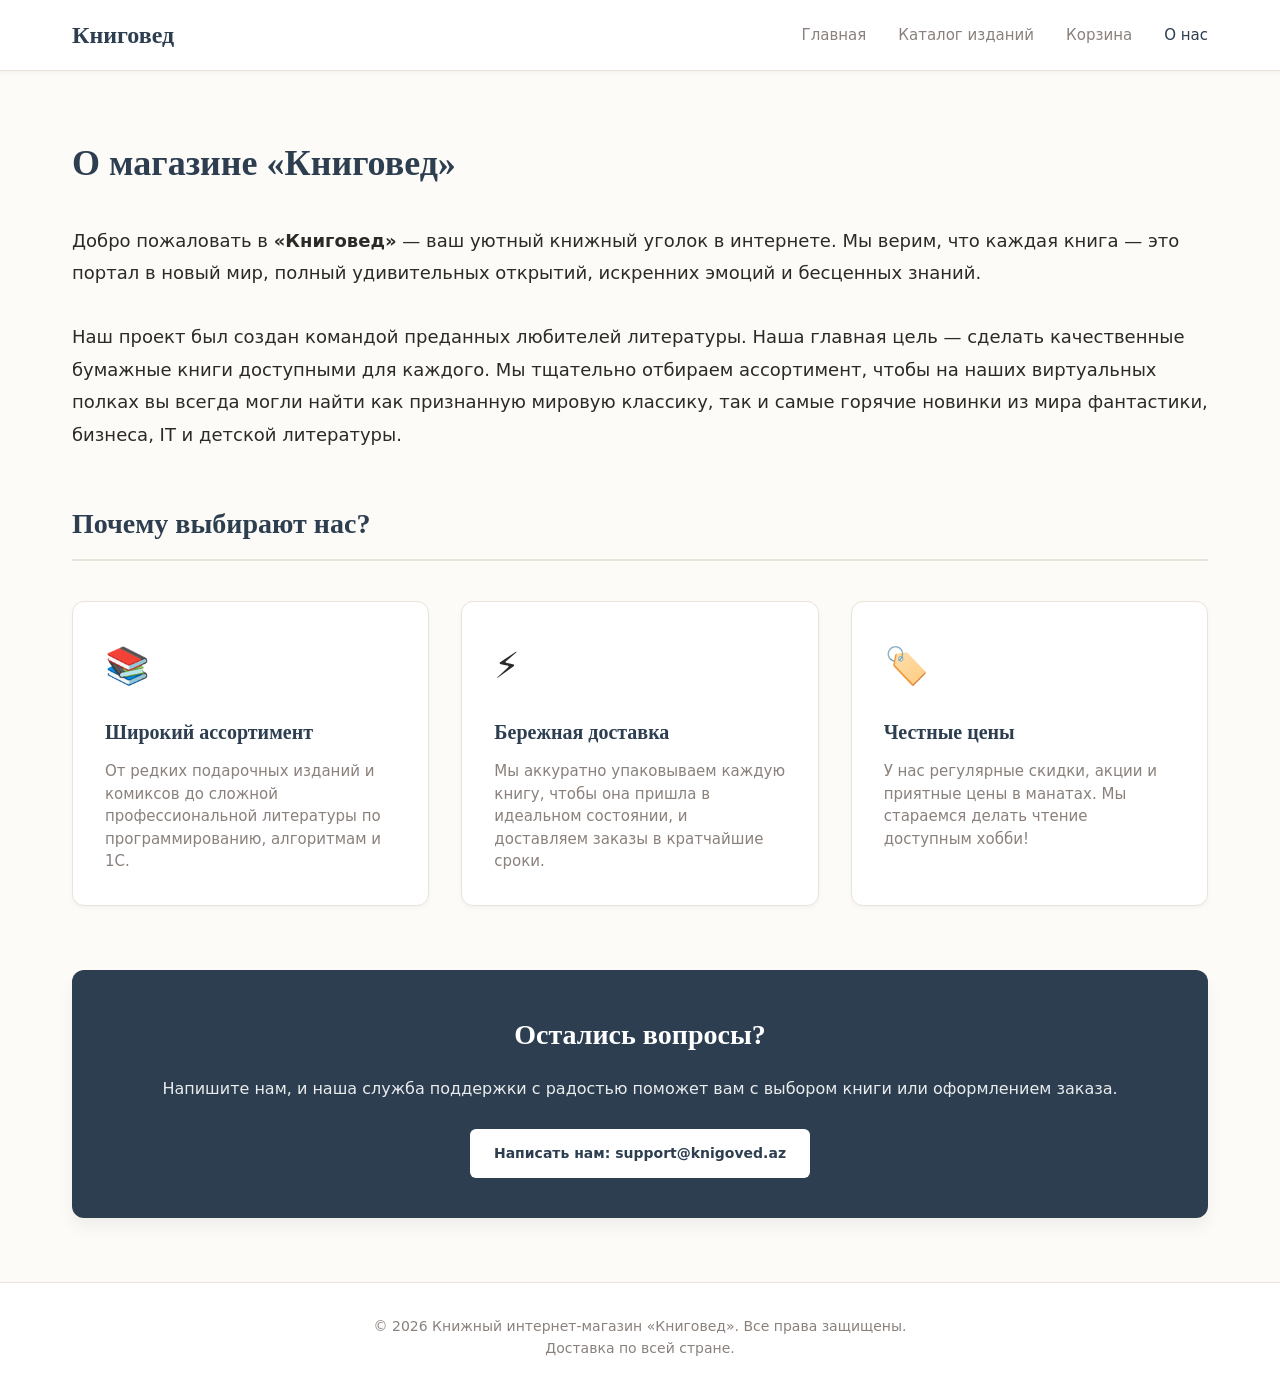
==== about.html @ b5117b81 "Готовый проект Книговед" ====
<!DOCTYPE html>
<html lang="ru">
<head>
    <meta charset="UTF-8">
    <meta name="viewport" content="width=device-width, initial-scale=1.0">
    <title>О нас | Книговед</title>
    <link rel="stylesheet" href="style.css">
    <script src="./data/books.js" defer></script>
    <script src="script.js" defer></script>
</head>
<body>

<header class="site-header">
    <div class="container header-inner">
        <a href="index.html" class="logo">Книговед</a>
        <nav class="main-nav">
            <ul>
                <li><a href="index.html">Главная</a></li>
                <li><a href="catalog.html">Каталог изданий</a></li>
                <li><a href="cart.html">Корзина <span class="cart-count" id="cart-counter">0</span></a></li>
                <li><a href="about.html" class="active">О нас</a></li>
            </ul>
        </nav>
    </div>
</header>

    <main class="container" style="margin-top: var(--space-xl); margin-bottom: var(--space-xl);">
        
        <h1 style="margin-bottom: var(--space-lg); font-size: 36px;">О магазине «Книговед»</h1>
        
        <div style="display: flex; flex-direction: column; gap: var(--space-lg); line-height: 1.8; font-size: 18px; color: var(--color-text-main);">
            
            <p>Добро пожаловать в <strong>«Книговед»</strong> — ваш уютный книжный уголок в интернете. Мы верим, что каждая книга — это портал в новый мир, полный удивительных открытий, искренних эмоций и бесценных знаний.</p>
            
            <p>Наш проект был создан командой преданных любителей литературы. Наша главная цель — сделать качественные бумажные книги доступными для каждого. Мы тщательно отбираем ассортимент, чтобы на наших виртуальных полках вы всегда могли найти как признанную мировую классику, так и самые горячие новинки из мира фантастики, бизнеса, IT и детской литературы.</p>
            
            <h2 style="margin-top: var(--space-md); font-size: 28px; border-bottom: 2px solid var(--color-border); padding-bottom: 10px;">Почему выбирают нас?</h2>
            
            <div style="display: grid; grid-template-columns: repeat(auto-fit, minmax(300px, 1fr)); gap: var(--space-lg); margin-top: var(--space-sm);">
                <div style="background: var(--color-surface); padding: var(--space-lg); border-radius: var(--radius-md); box-shadow: var(--shadow-sm); border: 1px solid var(--color-border);">
                    <div style="font-size: 36px; margin-bottom: 15px;">📚</div>
                    <h3 style="margin-bottom: 10px; font-size: 20px;">Широкий ассортимент</h3>
                    <p style="font-size: 15px; color: var(--color-text-muted); line-height: 1.5; margin: 0;">От редких подарочных изданий и комиксов до сложной профессиональной литературы по программированию, алгоритмам и 1С.</p>
                </div>
                
                <div style="background: var(--color-surface); padding: var(--space-lg); border-radius: var(--radius-md); box-shadow: var(--shadow-sm); border: 1px solid var(--color-border);">
                    <div style="font-size: 36px; margin-bottom: 15px;">⚡</div>
                    <h3 style="margin-bottom: 10px; font-size: 20px;">Бережная доставка</h3>
                    <p style="font-size: 15px; color: var(--color-text-muted); line-height: 1.5; margin: 0;">Мы аккуратно упаковываем каждую книгу, чтобы она пришла в идеальном состоянии, и доставляем заказы в кратчайшие сроки.</p>
                </div>
                
                <div style="background: var(--color-surface); padding: var(--space-lg); border-radius: var(--radius-md); box-shadow: var(--shadow-sm); border: 1px solid var(--color-border);">
                    <div style="font-size: 36px; margin-bottom: 15px;">🏷️</div>
                    <h3 style="margin-bottom: 10px; font-size: 20px;">Честные цены</h3>
                    <p style="font-size: 15px; color: var(--color-text-muted); line-height: 1.5; margin: 0;">У нас регулярные скидки, акции и приятные цены в манатах. Мы стараемся делать чтение доступным хобби!</p>
                </div>
            </div>

            <div style="margin-top: var(--space-lg); padding: 40px var(--space-xl); background: var(--color-primary); color: white; border-radius: var(--radius-md); text-align: center; box-shadow: var(--shadow-md);">
                <h2 style="margin-bottom: 15px; color: white; font-size: 28px;">Остались вопросы?</h2>
                <p style="margin-bottom: 25px; opacity: 0.9; font-size: 16px;">Напишите нам, и наша служба поддержки с радостью поможет вам с выбором книги или оформлением заказа.</p>
                <a href="mailto:support@knigoved.az" class="btn btn-outline" style="background: white; color: var(--color-primary); border: none; font-weight: bold; padding: 12px 24px; border-radius: var(--radius-sm); text-decoration: none; display: inline-block;">Написать нам: support@knigoved.az</a>
            </div>
            
        </div>
    </main>

    <footer class="site-footer">
        <div class="container">
            <p>&copy; 2026 Книжный интернет-магазин «Книговед». Все права защищены.<br>Доставка по всей стране.</p>
        </div>
    </footer>

</body>
</html>
---- style.css ----
:root {
    --color-bg: #FDFBF7;
    --color-surface: #FFFFFF;
    --color-surface-alt: #F9F6F0;
    --color-text-main: #2C2A29;
    --color-text-muted: #8A817C;
    --color-primary: #2C3E50;
    --color-primary-light: #34495E;
    --color-accent: #D35400;
    --color-badge-hit: #C0392B;
    --color-border: #E8E4D9;
    --space-xs: 4px;
    --space-sm: 8px;
    --space-md: 16px;
    --space-lg: 32px;
    --space-xl: 64px;
    --font-ui: system-ui, -apple-system, 'Segoe UI', Roboto, sans-serif;
    --font-heading: 'Georgia', serif;
    --radius-sm: 6px;
    --radius-md: 12px;
    --shadow-sm: 0 2px 4px rgba(0, 0, 0, 0.04);
    --shadow-md: 0 10px 15px rgba(0, 0, 0, 0.05);
}

* {
    margin: 0;
    padding: 0;
    box-sizing: border-box;
}

body {
    font-family: var(--font-ui);
    color: var(--color-text-main);
    background-color: var(--color-bg);
    background-image: url('img/background.png');
    background-repeat: repeat;
    line-height: 1.6;
    display: flex;
    flex-direction: column;
    min-height: 100vh;
}

h1, h2, h3 {
    font-family: var(--font-heading);
    color: var(--color-primary);
}

a {
    text-decoration: none;
    color: inherit;
}

.container {
    max-width: 1200px;
    margin: 0 auto;
    padding: 0 var(--space-lg);
    width: 100%;
}

.btn {
    display: inline-block;
    padding: 12px 24px;
    font-family: var(--font-ui);
    font-size: 14px;
    font-weight: 600;
    border-radius: var(--radius-sm);
    cursor: pointer;
    transition: all 0.2s ease;
    text-align: center;
    border: 1px solid transparent;
}

.btn-primary {
    background-color: var(--color-primary);
    color: #fff;
}

.btn-primary:hover {
    background-color: var(--color-primary-light);
    transform: translateY(-1px);
}

.book-card {
    background: var(--color-surface);
    border: 1px solid var(--color-border);
    border-radius: var(--radius-md);
    padding: var(--space-md);
    display: flex;
    flex-direction: column;
    position: relative;
    transition: box-shadow 0.3s ease, transform 0.3s ease;
}

.book-card:hover {
    box-shadow: var(--shadow-md);
    transform: translateY(-4px);
    border-color: var(--color-primary-light);
}

.badge {
    position: absolute;
    top: -10px;
    left: 20px;
    padding: 4px 12px;
    color: white;
    font-size: 12px;
    font-weight: bold;
    border-radius: 20px;
    text-transform: uppercase;
    letter-spacing: 0.5px;
    box-shadow: var(--shadow-sm);
}

.badge-new { background-color: var(--color-accent); }
.badge-hit { background-color: var(--color-badge-hit); }

.book-cover {
    width: 100%;
    height: 240px;
    background: linear-gradient(135deg, var(--color-surface-alt) 0%, #E2E8F0 100%);
    border-radius: var(--radius-sm);
    margin-bottom: var(--space-md);
    display: flex;
    align-items: center;
    justify-content: center;
    color: var(--color-text-muted);
    font-family: var(--font-heading);
    font-style: italic;
    border: 1px solid var(--color-border);
}

.book-category {
    font-size: 12px;
    text-transform: uppercase;
    color: var(--color-text-muted);
    margin-bottom: var(--space-xs);
}

.book-title {
    font-size: 18px;
    margin-bottom: var(--space-xs);
    line-height: 1.3;
}

.book-author {
    font-size: 14px;
    color: var(--color-text-muted);
    margin-bottom: var(--space-xs);
}

.book-rating {
    display: flex;
    align-items: center;
    gap: 6px;
    margin-bottom: var(--space-md);
    font-size: 13px;
}

.stars {
    color: #F59E0B;
    letter-spacing: 1px;
    font-size: 14px;
}

.rating-count {
    color: var(--color-text-muted);
}

.book-footer {
    margin-top: auto;
    display: flex;
    justify-content: space-between;
    align-items: center;
    border-top: 1px solid var(--color-border);
    padding-top: var(--space-md);
}

.book-price {
    font-size: 18px;
    font-weight: 700;
    color: var(--color-primary);
}

.site-header {
    background-color: var(--color-surface);
    border-bottom: 1px solid var(--color-border);
    position: sticky;
    top: 0;
    z-index: 100;
    box-shadow: var(--shadow-sm);
}

.header-inner {
    display: flex;
    justify-content: space-between;
    align-items: center;
    height: 70px;
}

.logo {
    font-family: var(--font-heading);
    font-size: 24px;
    font-weight: bold;
    color: var(--color-primary);
}

.main-nav ul {
    display: flex;
    list-style: none;
    gap: var(--space-lg);
}

.main-nav a {
    font-size: 15px;
    font-weight: 500;
    color: var(--color-text-muted);
    transition: color 0.2s;
}

.main-nav a:hover, .main-nav a.active {
    color: var(--color-primary);
}

.cart-count {
    background-color: var(--color-primary);
    color: white;
    padding: 2px 8px;
    border-radius: 12px;
    font-size: 12px;
    margin-left: 4px;
}

.site-footer {
    background-color: var(--color-surface);
    border-top: 1px solid var(--color-border);
    padding: var(--space-lg) 0;
    text-align: center;
    margin-top: auto;
    font-size: 14px;
    color: var(--color-text-muted);
}

.hero-categories-section {
    padding: var(--space-xl) 0 var(--space-lg);
}

.hero-header {
    text-align: center;
    max-width: 700px;
    margin: 0 auto var(--space-xl);
}

.hero-header h1 {
    font-size: 44px;
    margin-bottom: var(--space-sm);
    line-height: 1.2;
    color: var(--color-primary);
}

.hero-header p {
    font-size: 18px;
    color: var(--color-text-muted);
}

.categories-carousel-wrapper {
    position: relative;
    width: 100%;
}

.categories-showcase {
    background-image: url('img/categories-bg.png');
    background-size: cover;
    background-position: center;
    background-repeat: no-repeat;
    border-radius: 24px;
    padding: var(--space-xl) var(--space-lg);
    box-shadow: var(--shadow-md);
    border: 1px solid var(--color-border);
    overflow-x: auto;
    scroll-behavior: smooth;
    -webkit-overflow-scrolling: touch;
    scrollbar-width: none;
    scroll-snap-type: x mandatory;
}

.categories-showcase::-webkit-scrollbar {
    display: none;
}

.showcase-track {
    display: flex;
    gap: var(--space-lg);
    width: max-content;
    padding: 10px;
}

.showcase-card {
    flex: 0 0 240px;
    background: rgba(255, 255, 255, 0.75);
    backdrop-filter: blur(10px);
    -webkit-backdrop-filter: blur(10px);
    border: 1px solid rgba(255, 255, 255, 0.6);
    padding: var(--space-lg);
    border-radius: var(--radius-md);
    text-align: center;
    transition: all 0.4s cubic-bezier(0.16, 1, 0.3, 1);
    box-shadow: 0 4px 6px rgba(0,0,0, 0.02);
    scroll-snap-align: start;
    display: flex;
    flex-direction: column;
    align-items: center;
    justify-content: center;
    min-width: 180px;
}

.showcase-card:hover {
    transform: translateY(-8px);
    background: rgba(255, 255, 255, 0.95);
    box-shadow: 0 15px 25px rgba(0,0,0, 0.08);
    border-color: var(--color-primary-light);
}

.card-icon {
    font-size: 42px;
    margin-bottom: 12px;
    display: inline-block;
    transition: transform 0.3s;
}

.showcase-card:hover .card-icon {
    transform: scale(1.15) rotate(5deg);
}

.showcase-card h3 {
    font-size: 15px;
    margin-bottom: 6px;
    color: var(--color-text-main);
    line-height: 1.3;
    font-weight: 600;
}

.showcase-card span {
    font-size: 13px;
    color: var(--color-text-muted);
    font-weight: 500;
}

.carousel-btn {
    position: absolute;
    top: 50%;
    transform: translateY(-50%);
    width: 48px;
    height: 48px;
    background: white;
    border: 1px solid var(--color-border);
    border-radius: 50%;
    display: flex;
    align-items: center;
    justify-content: center;
    cursor: pointer;
    box-shadow: var(--shadow-md);
    z-index: 10;
    color: var(--color-primary);
    transition: all 0.2s ease;
}

.carousel-btn:hover {
    background: var(--color-primary);
    color: white;
    transform: translateY(-50%) scale(1.1);
}

.prev-btn { left: -20px; }
.next-btn { right: -20px; }

@media (max-width: 768px) {
    .carousel-btn { display: none; }
}

.editor-choice {
    background-color: var(--color-primary);
    color: white;
    border-radius: var(--radius-md);
    padding: var(--space-xl);
    margin-bottom: var(--space-xl);
    display: flex;
    align-items: center;
    gap: var(--space-xl);
    box-shadow: var(--shadow-md);
}

.editor-text { flex: 1; }

.editor-text h2 {
    color: white;
    margin-bottom: var(--space-md);
    font-size: 32px;
}

.editor-text p {
    color: rgba(255,255,255,0.8);
    margin-bottom: var(--space-lg);
    font-size: 16px;
}

.editor-book {
    width: 250px;
    flex-shrink: 0;
    background: white;
    padding: var(--space-md);
    border-radius: var(--radius-sm);
    color: var(--color-text-main);
    transform: rotate(2deg);
    transition: transform 0.3s;
}

.editor-choice:hover .editor-book {
    transform: rotate(0deg) scale(1.05);
}

.section-header {
    display: flex;
    justify-content: space-between;
    align-items: flex-end;
    margin-bottom: var(--space-lg);
}

.section-header h2 { font-size: 28px; }

.view-all {
    color: var(--color-primary-light);
    font-weight: 500;
    font-size: 14px;
}

.view-all:hover { text-decoration: underline; }

.books-grid {
    display: grid;
    grid-template-columns: repeat(auto-fill, minmax(260px, 1fr));
    gap: var(--space-lg);
    margin-bottom: var(--space-xl);
}

.catalog-layout {
    display: grid;
    grid-template-columns: 250px 1fr;
    gap: var(--space-xl);
    align-items: start;
}

.catalog-sidebar {
    background-color: var(--color-surface);
    padding: var(--space-lg);
    border-radius: var(--radius-md);
    border: 1px solid var(--color-border);
    position: sticky;
    top: 100px;
}

.filter-box { margin-bottom: var(--space-lg); }

.filter-box h3 {
    font-size: 16px;
    margin-bottom: var(--space-md);
    border-bottom: 2px solid var(--color-border);
    padding-bottom: var(--space-sm);
}

.search-input {
    width: 100%;
    padding: 10px;
    border: 1px solid var(--color-border);
    border-radius: var(--radius-sm);
    font-family: var(--font-ui);
    background-color: var(--color-bg);
}

.search-input:focus {
    outline: none;
    border-color: var(--color-primary);
}

.category-list { list-style: none; }
.category-list li { margin-bottom: 8px; }

.filter-btn {
    background: none;
    border: none;
    color: var(--color-text-main);
    cursor: pointer;
    font-size: 15px;
    padding: 6px 0;
    transition: color 0.2s;
    width: 100%;
    text-align: left;
}

.filter-btn:hover, .filter-btn.active {
    color: var(--color-primary);
    font-weight: bold;
}

.cart-layout {
    display: grid;
    grid-template-columns: 2fr 1fr;
    gap: var(--space-xl);
    margin-top: var(--space-xl);
    margin-bottom: var(--space-xl);
    align-items: start;
}

.cart-item {
    display: flex;
    align-items: center;
    background: var(--color-surface);
    padding: var(--space-md);
    border: 1px solid var(--color-border);
    border-radius: var(--radius-md);
    margin-bottom: var(--space-md);
    gap: var(--space-md);
}

.cart-item-thumb {
    width: 60px;
    height: 80px;
    background: var(--color-surface-alt);
    border: 1px solid var(--color-border);
    border-radius: var(--radius-sm);
    display: flex;
    align-items: center;
    justify-content: center;
    font-size: 10px;
    color: var(--color-text-muted);
}

.cart-item-info { flex: 1; }

.cart-item-title {
    font-weight: bold;
    font-size: 16px;
    color: var(--color-primary);
}

.cart-item-price {
    font-weight: 700;
    margin-top: 4px;
}

.cart-item-controls {
    display: flex;
    align-items: center;
    gap: 10px;
}

.qty-btn {
    background: var(--color-bg);
    border: 1px solid var(--color-border);
    width: 30px;
    height: 30px;
    border-radius: var(--radius-sm);
    cursor: pointer;
    font-weight: bold;
    color: var(--color-text-main);
}

.qty-btn:hover { background: var(--color-border); }

.remove-btn {
    background: transparent;
    color: var(--color-badge-hit);
    border: 1px solid var(--color-badge-hit);
    padding: 6px 12px;
    border-radius: var(--radius-sm);
    cursor: pointer;
    font-size: 12px;
    font-weight: bold;
}

.remove-btn:hover {
    background: var(--color-badge-hit);
    color: white;
}

.cart-summary {
    background: var(--color-surface);
    padding: var(--space-lg);
    border-radius: var(--radius-md);
    border: 1px solid var(--color-border);
    position: sticky;
    top: 100px;
}

.cart-summary h3 {
    margin-bottom: var(--space-md);
    border-bottom: 1px solid var(--color-border);
    padding-bottom: var(--space-sm);
}

.summary-line {
    display: flex;
    justify-content: space-between;
    font-size: 20px;
    font-weight: bold;
    margin-bottom: var(--space-lg);
    color: var(--color-primary);
}

.form-input {
    width: 100%;
    padding: 12px;
    margin-bottom: 12px;
    border: 1px solid var(--color-border);
    border-radius: var(--radius-sm);
    font-family: var(--font-ui);
    background-color: var(--color-bg);
    color: var(--color-text-main);
}

.form-input:focus {
    outline: none;
    border-color: var(--color-primary-light);
}

.book-detail-layout {
    display: flex;
    gap: var(--space-xl);
    align-items: flex-start;
}

.book-detail-cover {
    width: 340px;
    flex-shrink: 0;
}

.book-detail-info { flex: 1; }

.book-specs {
    width: 100%;
    border-collapse: collapse;
    font-size: 14px;
}

.book-specs tr { border-bottom: 1px solid var(--color-border); }
.book-specs td { padding: 10px 0; }
.book-specs td:first-child {
    color: var(--color-text-muted);
    width: 150px;
}

.review-card {
    background: var(--color-surface);
    border: 1px solid var(--color-border);
    border-radius: var(--radius-md);
    padding: var(--space-lg);
    margin-bottom: var(--space-md);
}

.review-header {
    display: flex;
    justify-content: space-between;
    margin-bottom: var(--space-sm);
    font-size: 15px;
}

@media (max-width: 1024px) {
    .book-detail-layout, 
    .cart-layout {
        display: flex !important;
        flex-direction: column !important;
        gap: 30px !important;
    }
}

@media (max-width: 768px) {
    .header-inner {
        flex-direction: column;
        gap: 15px;
        padding: 15px 0;
    }

    .main-nav ul {
        flex-wrap: wrap;
        justify-content: center;
        gap: 12px;
    }

    .hero-header h1 {
        font-size: 28px !important;
    }
    
    .hero-header p {
        font-size: 16px !important;
    }

    .books-grid, #catalogGrid, .catalog-layout {
        display: flex !important;
        flex-direction: column !important;
        gap: 15px !important;
    }

    .catalog-sidebar {
        position: relative !important;
        top: 0 !important;
    }

    .editor-choice {
        display: flex !important;
        flex-direction: column !important;
    }
    .editor-text, .editor-book {
        width: 100% !important;
        padding: 0 !important;
    }

    #b-title {
        font-size: 28px !important;
    }
    
    .book-detail-cover, #b-cover {
        width: 100% !important;
        height: auto !important;
        aspect-ratio: 2/3;
    }

    .cart-item {
        flex-direction: column !important;
        align-items: flex-start !important;
        gap: 15px !important;
    }

    .cart-item-thumb {
        width: 100% !important;
        height: 250px !important;
    }

    .cart-item-controls {
        width: 100% !important;
        justify-content: space-between !important;
    }
}

@media (max-width: 480px) {
    .main-nav ul {
        flex-direction: column;
        align-items: center;
        width: 100%;
    }

    .main-nav ul li {
        width: 100%;
        text-align: center;
    }
    
    .main-nav ul li a {
        display: block;
        padding: 10px 0;
    }
}
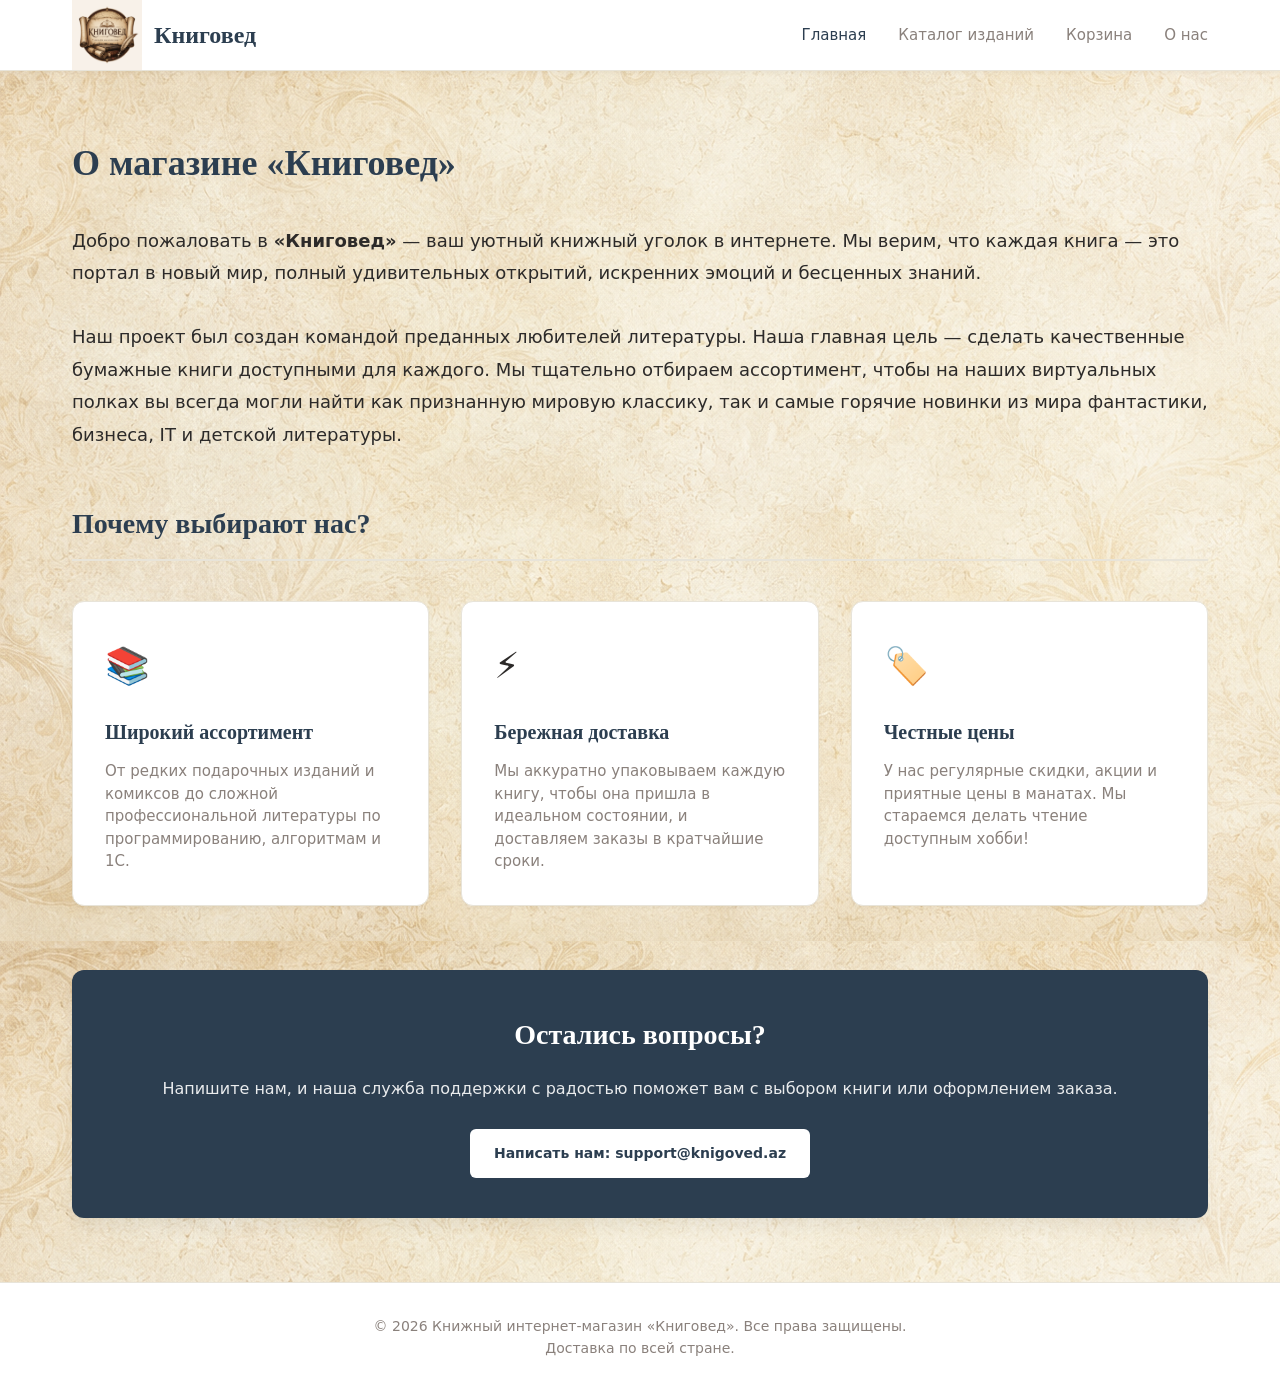
==== commit 1e0f57fa: "fix" ====
--- a/about.html
+++ b/about.html
@@ -12,13 +12,16 @@
 
 <header class="site-header">
     <div class="container header-inner">
-        <a href="index.html" class="logo">Книговед</a>
+        <a href="index.html" class="logo" style="display: flex; align-items: center; gap: 12px;">
+            <img src="./img/knigoved.png" alt="Лого" style="height: 70px; width: auto; object-fit: contain;">
+            Книговед
+        </a>
         <nav class="main-nav">
             <ul>
-                <li><a href="index.html">Главная</a></li>
+                <li><a href="index.html" class="active">Главная</a></li>
                 <li><a href="catalog.html">Каталог изданий</a></li>
                 <li><a href="cart.html">Корзина <span class="cart-count" id="cart-counter">0</span></a></li>
-                <li><a href="about.html" class="active">О нас</a></li>
+                <li><a href="about.html">О нас</a></li>
             </ul>
         </nav>
     </div>
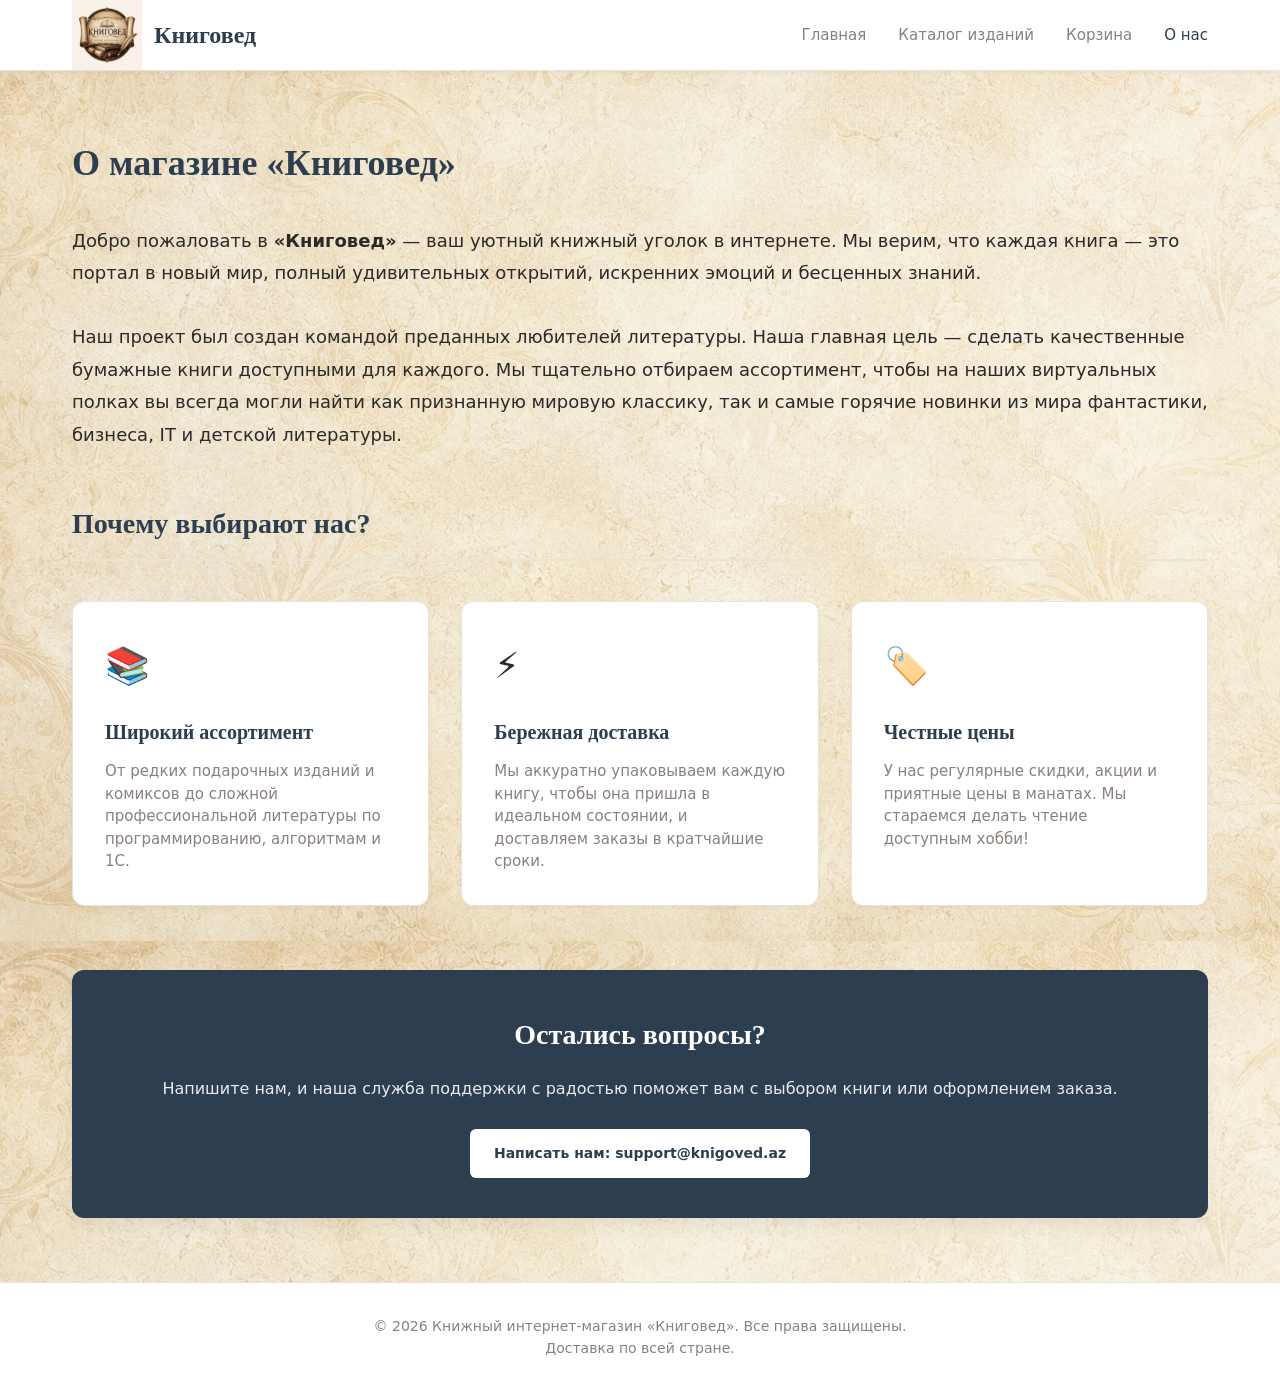
==== commit 648f5b87: "Bug fix" ====
--- a/about.html
+++ b/about.html
@@ -18,7 +18,7 @@
         </a>
         <nav class="main-nav">
             <ul>
-                <li><a href="index.html" class="active">Главная</a></li>
+                <li><a href="index.html">Главная</a></li>
                 <li><a href="catalog.html">Каталог изданий</a></li>
                 <li><a href="cart.html">Корзина <span class="cart-count" id="cart-counter">0</span></a></li>
                 <li><a href="about.html">О нас</a></li>
--- a/style.css
+++ b/style.css
@@ -28,6 +28,16 @@
     box-sizing: border-box;
 }
 
+html {
+    -webkit-text-size-adjust: 100%;
+}
+
+img, picture, video, canvas, svg {
+    max-width: 100%;
+    height: auto;
+    display: block;
+}
+
 body {
     font-family: var(--font-ui);
     color: var(--color-text-main);
@@ -38,6 +48,7 @@
     display: flex;
     flex-direction: column;
     min-height: 100vh;
+    min-height: 100dvh;
 }
 
 h1, h2, h3 {
@@ -129,6 +140,13 @@
     border: 1px solid var(--color-border);
 }
 
+.book-cover img {
+    width: 100%;
+    height: 100%;
+    object-fit: cover;
+    border-radius: var(--radius-sm);
+}
+
 .book-category {
     font-size: 12px;
     text-transform: uppercase;
@@ -665,15 +683,26 @@
 
 @media (max-width: 1024px) {
     .book-detail-layout, 
-    .cart-layout {
-        display: flex !important;
-        flex-direction: column !important;
-        gap: 30px !important;
+    .cart-layout,
+    .catalog-layout {
+        display: flex;
+        flex-direction: column;
+        gap: 30px;
+    }
+    
+    .catalog-sidebar {
+        position: static;
+        width: 100%;
     }
 }
 
 @media (max-width: 768px) {
+    .container {
+        padding: 0 var(--space-md);
+    }
+
     .header-inner {
+        height: auto; 
         flex-direction: column;
         gap: 15px;
         padding: 15px 0;
@@ -683,77 +712,74 @@
         flex-wrap: wrap;
         justify-content: center;
         gap: 12px;
+        padding-bottom: 10px;
     }
 
     .hero-header h1 {
-        font-size: 28px !important;
+        font-size: 28px;
     }
     
     .hero-header p {
-        font-size: 16px !important;
-    }
-
-    .books-grid, #catalogGrid, .catalog-layout {
-        display: flex !important;
-        flex-direction: column !important;
-        gap: 15px !important;
-    }
-
-    .catalog-sidebar {
-        position: relative !important;
-        top: 0 !important;
+        font-size: 16px;
     }
 
     .editor-choice {
-        display: flex !important;
-        flex-direction: column !important;
-    }
-    .editor-text, .editor-book {
-        width: 100% !important;
-        padding: 0 !important;
+        flex-direction: column;
+        text-align: center;
+        padding: var(--space-md);
+        gap: var(--space-md);
+    }
+
+    .editor-book {
+        width: 100%;
+        max-width: 250px;
+        margin: 0 auto;
+        transform: rotate(0deg);
+    }
+
+    .books-grid, #catalogGrid {
+        grid-template-columns: 1fr;
     }
 
     #b-title {
-        font-size: 28px !important;
+        font-size: 24px;
     }
     
     .book-detail-cover, #b-cover {
-        width: 100% !important;
-        height: auto !important;
+        width: 100%;
+        max-width: 300px;
+        margin: 0 auto;
+        height: auto;
         aspect-ratio: 2/3;
     }
 
     .cart-item {
-        flex-direction: column !important;
-        align-items: flex-start !important;
-        gap: 15px !important;
+        flex-direction: column;
+        align-items: center;
+        text-align: center;
+        gap: 15px;
     }
 
     .cart-item-thumb {
-        width: 100% !important;
-        height: 250px !important;
+        width: 120px;
+        height: 160px;
     }
 
     .cart-item-controls {
-        width: 100% !important;
-        justify-content: space-between !important;
+        width: 100%;
+        justify-content: center;
     }
 }
 
 @media (max-width: 480px) {
     .main-nav ul {
-        flex-direction: column;
-        align-items: center;
-        width: 100%;
-    }
-
-    .main-nav ul li {
-        width: 100%;
-        text-align: center;
+        gap: 8px;
     }
     
     .main-nav ul li a {
-        display: block;
-        padding: 10px 0;
+        font-size: 14px;
+        padding: 5px 10px;
+        background: var(--color-surface-alt);
+        border-radius: var(--radius-sm);
     }
 }
